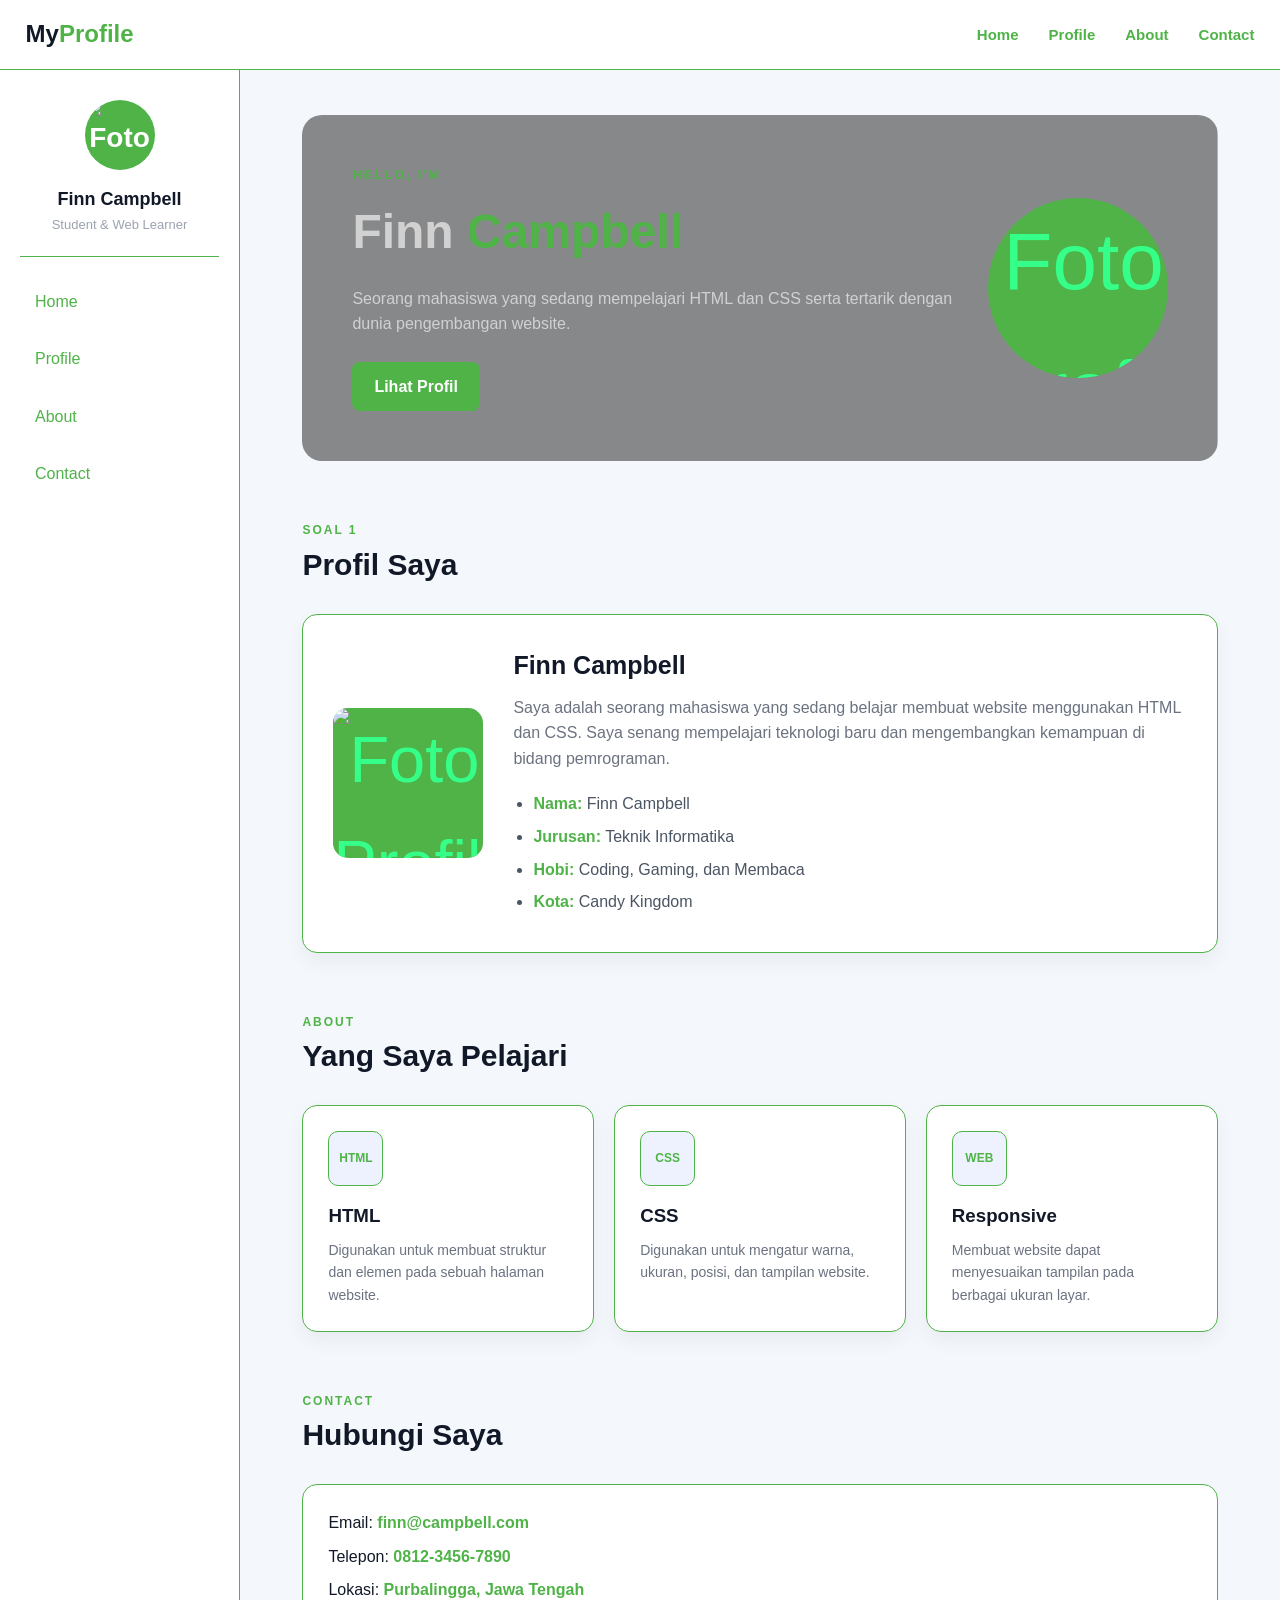
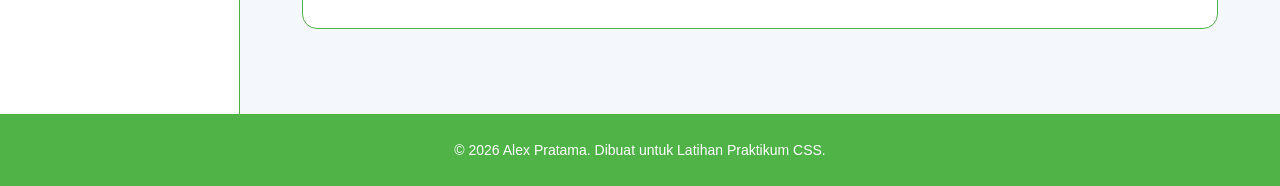
==== WEEK 3/index.html @ 2f236e6b "tugas modul 3" ====
<!DOCTYPE html>
<html lang="id">
<head>
    <meta charset="UTF-8">
    <meta name="viewport" content="width=device-width, initial-scale=1.0">

    <title>Profil Saya</title>

    <!-- Menghubungkan file CSS -->
    <link rel="stylesheet" href="style.css">
</head>

<body>

    <!-- =========================
         HEADER & NAVBAR
    ========================== -->
    <header class="header">

        <div class="logo">
            My<span>Profile</span>
        </div>

        <!-- Navbar menggunakan Flexbox -->
        <nav class="navbar">
            <a href="#home">Home</a>
            <a href="#profile">Profile</a>
            <a href="#about">About</a>
            <a href="#contact">Contact</a>
        </nav>

    </header>


    <!-- =========================
         LAYOUT UTAMA
    ========================== -->

    <div class="layout">

        <!-- =====================
             SIDEBAR
        ====================== -->
        <aside class="sidebar">

            <div class="sidebar-profile">
                <div class="avatar">
                    <img src="https://i.pinimg.com/736x/18/2a/61/182a614e0beccdf4b59ac5295b71fad5.jpg" alt="Foto Profil">
                </div>

                <h3>Finn Campbell</h3>
                <p>Student & Web Learner</p>
            </div>


            <ul class="sidebar-menu">
                <li><a href="#home">Home</a></li>
                <li><a href="#profile">Profile</a></li>
                <li><a href="#about">About</a></li>
                <li><a href="#contact">Contact</a></li>
            </ul>

        </aside>


        <!-- =====================
             KONTEN UTAMA
        ====================== -->
        <main class="content" id="home">

            <!-- HERO -->
            <section class="hero">

                <div class="hero-text">

                    <p class="small-title">
                        HELLO, I'M
                    </p>

                    <h1>
                        Finn <span>Campbell</span>
                    </h1>

                    <p>
                        Seorang mahasiswa yang sedang mempelajari
                        HTML dan CSS serta tertarik dengan dunia
                        pengembangan website.
                    </p>

                    <a href="#profile" class="button">
                        Lihat Profil
                    </a>

                </div>

                <div class="hero-avatar">
                     <img src="https://i.pinimg.com/736x/18/2a/61/182a614e0beccdf4b59ac5295b71fad5.jpg" alt="Foto Profil">
                </div>

            </section>


            <!-- =====================
                 SOAL 1 - PROFIL
            ====================== -->
            <section class="profile-section" id="profile">

                <div class="section-title">
                    <p>SOAL 1</p>
                    <h2>Profil Saya</h2>
                </div>


                <div class="profile-card">

                    <div class="profile-image">
                        <img src="https://i.pinimg.com/736x/18/2a/61/182a614e0beccdf4b59ac5295b71fad5.jpg" alt="Foto Profil">
                    </div>


                    <div class="profile-description">

                        <h3>Finn Campbell</h3>

                        <p>
                            Saya adalah seorang mahasiswa yang sedang
                            belajar membuat website menggunakan HTML
                            dan CSS. Saya senang mempelajari teknologi
                            baru dan mengembangkan kemampuan di bidang
                            pemrograman.
                        </p>

                        <!-- List -->
                        <ul class="profile-list">

                            <li>
                                <strong>Nama:</strong>
                                Finn Campbell
                            </li>

                            <li>
                                <strong>Jurusan:</strong>
                                Teknik Informatika
                            </li>

                            <li>
                                <strong>Hobi:</strong>
                                Coding, Gaming, dan Membaca
                            </li>

                            <li>
                                <strong>Kota:</strong>
                                Candy Kingdom
                            </li>

                        </ul>

                    </div>

                </div>

            </section>


            <!-- =====================
                 ABOUT
            ====================== -->
            <section class="about-section" id="about">

                <div class="section-title">
                    <p>ABOUT</p>
                    <h2>Yang Saya Pelajari</h2>
                </div>


                <!-- CSS Grid -->
                <div class="card-grid">

                    <div class="skill-card">

                        <div class="icon">
                            HTML
                        </div>

                        <h3>HTML</h3>

                        <p>
                            Digunakan untuk membuat struktur
                            dan elemen pada sebuah halaman website.
                        </p>

                    </div>


                    <div class="skill-card">

                        <div class="icon">
                            CSS
                        </div>

                        <h3>CSS</h3>

                        <p>
                            Digunakan untuk mengatur warna,
                            ukuran, posisi, dan tampilan website.
                        </p>

                    </div>


                    <div class="skill-card">

                        <div class="icon">
                            WEB
                        </div>

                        <h3>Responsive</h3>

                        <p>
                            Membuat website dapat menyesuaikan
                            tampilan pada berbagai ukuran layar.
                        </p>

                    </div>

                </div>

            </section>


            <!-- =====================
                 CONTACT
            ====================== -->
            <section class="contact-section" id="contact">

                <div class="section-title">
                    <p>CONTACT</p>
                    <h2>Hubungi Saya</h2>
                </div>

                <div class="contact-box">

                    <p>
                        Email:
                        <span>finn@campbell.com</span>
                    </p>

                    <p>
                        Telepon:
                        <span>0812-3456-7890</span>
                    </p>

                    <p>
                        Lokasi:
                        <span>Purbalingga, Jawa Tengah</span>
                    </p>

                </div>

            </section>

        </main>

    </div>


    <!-- =========================
         FOOTER
    ========================== -->
    <footer class="footer">

        <p>
            &copy; 2026 Alex Pratama.
            Dibuat untuk Latihan Praktikum CSS.
        </p>

    </footer>


</body>
</html>
---- WEEK 3/style.css ----
/* =====================================================
   RESET & DASAR
===================================================== */

* {
    margin: 0;
    padding: 0;
    box-sizing: border-box;
}


html {
    scroll-behavior: smooth;
}


body {
    font-family: Arial, Helvetica, sans-serif;
    background-color: #f4f7fb;
    color: #35ff89;
    line-height: 1.6;
}


/* =====================================================
   HEADER
===================================================== */

.header {
    height: 70px;

    background-color: white;

    display: flex;
    align-items: center;
    justify-content: space-between;

    padding: 0 2%;

    position: sticky;
    top: 0;
    z-index: 100;

    border-bottom: 1px solid #4fb348;
}


/* Logo */

.logo {
    font-size: 24px;
    font-weight: bold;
    color: #111827;
}


.logo span {
    color: #4fb348;
}


/* =====================================================
   NAVBAR - FLEXBOX
===================================================== */

.navbar {
    display: flex;
    align-items: center;
    gap: 30px;
}


.navbar a {
    color: #4fb348;

    text-decoration: none;

    font-size: 15px;
    font-weight: 600;

    transition: 0.3s;
}


.navbar a:hover {
    color: #224e1f;
}


/* =====================================================
   LAYOUT UTAMA - CSS GRID
===================================================== */

.layout {

    display: grid;

    grid-template-columns: 240px 1fr;

    min-height: calc(100vh - 70px);
}


/* =====================================================
   SIDEBAR
===================================================== */

.sidebar {

    background-color: #ffffff;

    color: white;

    padding: 30px 20px;

    border-right: 1px solid #4fb348;
}


.sidebar-profile {
    text-align: center;

    padding-bottom: 20px;

    border-bottom: 1px solid #4fb348;
}


.avatar {

    width: 70px;
    height: 70px;

    margin: 0 auto 15px;
    overflow: hidden;

    border-radius: 50%;

    background-color: #4fb348;

    display: flex;
    align-items: center;
    justify-content: center;

    font-size: 28px;
    font-weight: bold;
}

.avatar img {
    width: 100%;
    height: 100%;

    object-fit: cover;
    display: block;
}

.sidebar-profile h3 {
    font-size: 18px;

    color: #111827;

    margin-bottom: 1px;
}


.sidebar-profile p {
    color: #9ca3af;

    font-size: 13px;
}


/* Sidebar menu */

.sidebar-menu {

    list-style: none;

    margin-top: 20px;
}


.sidebar-menu li {
    margin-bottom: 8px;
}


.sidebar-menu a {

    display: block;

    padding: 12px 15px;

    color: #4fb348;

    text-decoration: none;

    border-radius: 8px;

    transition: 0.3s;
}


.sidebar-menu a:hover {

    background-color: #4fb348;

    color: white;
}


/* =====================================================
   CONTENT
===================================================== */

.content {
    padding: 45px 6%;
}


/* =====================================================
   HERO
===================================================== */

.hero {

    background-image: 
        linear-gradient(rgba(0, 0, 0, 0.45), rgba(0, 0, 0, 0.45)),
        url("https://i.pinimg.com/1200x/44/3e/49/443e4994536b1af4c4b8d1f1d548a446.jpg");
    
    background-size: cover;
    background-position: center;   
    background-repeat: no-repeat;

    border-radius: 20px;

    padding: 50px;

    display: flex;

    align-items: center;

    justify-content: space-between;

    gap: 30px;

    margin-bottom: 60px;
}


.small-title {

    color: #4fb348;

    font-size: 13px;

    font-weight: bold;

    letter-spacing: 2px;

    margin-bottom: 8px;
}


.hero h1 {

    font-size: 48px;

    color: #d1d1d1;

    margin-bottom: 15px;
}


.hero h1 span {
    color: #4fb348;
}


.hero-text > p:not(.small-title) {

    max-width: 600px;

    color: #d1d1d1;

    margin-bottom: 25px;
}


/* Tombol */

.button {

    display: inline-block;

    padding: 12px 22px;

    background-color: #4fb348;

    color: white;

    text-decoration: none;

    font-weight: bold;

    border-radius: 8px;

    transition: 0.3s;
}


.button:hover {

    background-color: #224e1f;

    transform: translateY(-2px);
}


/* Hero avatar */

.hero-avatar {

    width: 180px;
    height: 180px;

    border-radius: 50%;
    overflow: hidden;

    background-color: #4fb348;

    display: flex;

    align-items: center;
    justify-content: center;

    font-size: 80px;

    flex-shrink: 0;
}

.hero-avatar img {
    width: 100%;
    height: 100%;

    object-fit: cover;
    display: block;
}

/* =====================================================
   JUDUL SECTION
===================================================== */

.section-title {

    margin-bottom: 25px;
}


.section-title p {

    color: #4fb348;

    font-size: 12px;

    font-weight: bold;

    letter-spacing: 2px;
}


.section-title h2 {

    font-size: 30px;

    color: #111827;
}


/* =====================================================
   SOAL 1 - PROFILE
===================================================== */

.profile-section {

    margin-bottom: 60px;
}


.profile-card {

    background-color: white;

    border-radius: 15px;
    border: 1px solid #4fb348;

    padding: 30px;

    display: flex;

    align-items: center;

    gap: 30px;

    box-shadow: 0 9px 20px rgba(0, 0, 0, 0.05);
}


.profile-image {

    width: 150px;
    height: 150px;

    border-radius: 15px;
    overflow: hidden;

    background-color: #4fb348;

    display: flex;

    align-items: center;
    justify-content: center;

    font-size: 65px;

    flex-shrink: 0;
}

.profile-image img {
    width: 100%;
    height: 100%;

    object-fit: cover;
    display: block;
}

.profile-description h3 {

    font-size: 25px;

    color: #111827;

    margin-bottom: 10px;
}


.profile-description > p {

    color: #6b7280;

    margin-bottom: 20px;
}


/* List */

.profile-list {

    padding-left: 20px;

    color: #4b5563;
}


.profile-list li {

    margin-bottom: 7px;
}


.profile-list strong {

    color: #4fb348;
}


/* =====================================================
   ABOUT - CSS GRID
===================================================== */

.about-section {

    margin-bottom: 60px;
}


.card-grid {

    display: grid;

    grid-template-columns: repeat(3, 1fr);

    gap: 20px;
}


.skill-card {

    background-color: white;

    padding: 25px;

    border-radius: 15px;

    border: 1px solid #4fb348;

    box-shadow: 0 9px 20px rgba(0, 0, 0, 0.05);

    transition: 0.3s;
}


.skill-card:hover {

    transform: translateY(-5px);

    box-shadow: 0 10px 25px rgba(0, 0, 0, 0.08);
}


.icon {

    width: 55px;
    height: 55px;

    background-color: #eef2ff;

    color: #4fb348;

    border-radius: 10px;
    border: 1px solid #4fb348;

    display: flex;

    align-items: center;
    justify-content: center;

    font-size: 12px;

    font-weight: bold;

    margin-bottom: 15px;
}


.skill-card h3 {

    color: #111827;

    margin-bottom: 8px;
}


.skill-card p {

    color: #6b7280;

    font-size: 14px;
}


/* =====================================================
   CONTACT
===================================================== */

.contact-section {

    margin-bottom: 40px;
}


.contact-box {

    background-color: #ffffff;

    color: #111827;

    padding: 25px;

    border-radius: 15px;
    border: 1px solid #4fb348;
}


.contact-box p {

    margin-bottom: 8px;
}


.contact-box p:last-child {

    margin-bottom: 0;
}


.contact-box span {

    color: #4fb348;

    font-weight: bold;
}


/* =====================================================
   FOOTER
===================================================== */

.footer {

    background-color: #4fb348;

    color: white;

    text-align: center;

    padding: 25px;

    font-size: 14px;
}


/* =====================================================
   RESPONSIVE - TABLET
   Maksimal lebar 900px
===================================================== */

@media (max-width: 900px) {

    /* Sidebar dibuat lebih kecil */

    .layout {

        grid-template-columns: 190px 1fr;
    }


    .content {

        padding: 35px 4%;
    }


    .hero {

        padding: 35px;
    }


    .hero h1 {

        font-size: 38px;
    }


    .hero-avatar {

        width: 140px;
        height: 140px;

        font-size: 60px;
    }


    /* Card menjadi 2 kolom */

    .card-grid {

        grid-template-columns: repeat(2, 1fr);
    }

}


/* =====================================================
   RESPONSIVE - MOBILE
   Maksimal lebar 600px
===================================================== */

@media (max-width: 600px) {

    /* Header */

    .header {

        height: auto;

        padding: 20px;

        flex-direction: column;

        gap: 15px;
    }


    /* Navbar menjadi vertikal */

    .navbar {

        width: 100%;

        flex-direction: column;

        gap: 5px;
    }


    .navbar a {

        width: 100%;

        text-align: center;

        padding: 8px;
    }


    /* Layout menjadi satu kolom */

    .layout {

        grid-template-columns: 1fr;
    }


    /* Sidebar */

    .sidebar {

        padding: 25px 20px;
    }


    .sidebar-menu {

        display: grid;

        grid-template-columns: repeat(2, 1fr);

        gap: 5px;
    }


    .sidebar-menu li {

        margin-bottom: 0;
    }


    /* Content */

    .content {

        padding: 25px 20px;
    }


    /* Hero */

    .hero {

        padding: 30px 20px;

        flex-direction: column;

        text-align: center;
    }


    .hero h1 {

        font-size: 34px;
    }


    .hero-avatar {

        width: 130px;
        height: 130px;

        font-size: 55px;
    }


    /* Profile */

    .profile-card {

        flex-direction: column;

        text-align: center;
    }


    .profile-image {

        width: 120px;
        height: 120px;

        font-size: 50px;
    }


    .profile-list {

        text-align: left;
    }


    /* Grid menjadi satu kolom */

    .card-grid {

        grid-template-columns: 1fr;
    }


    .section-title h2 {

        font-size: 25px;
    }

}
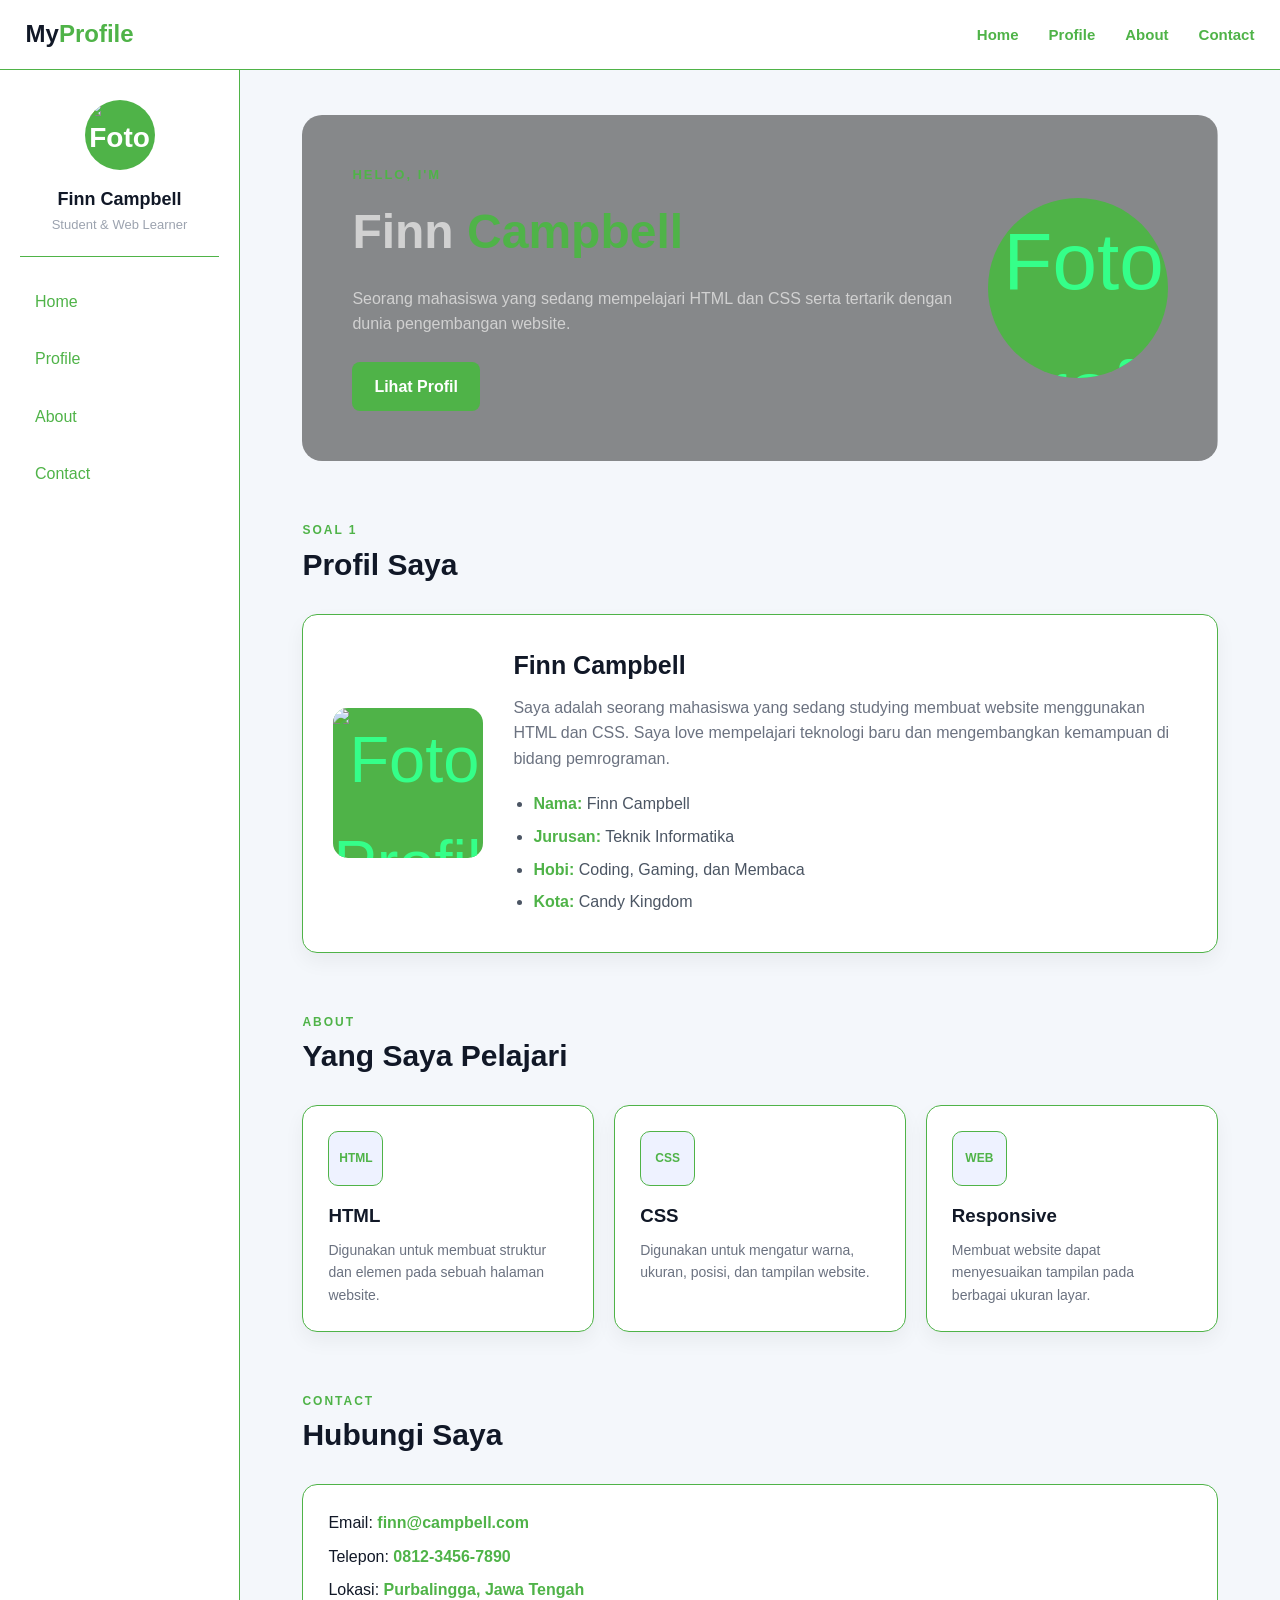
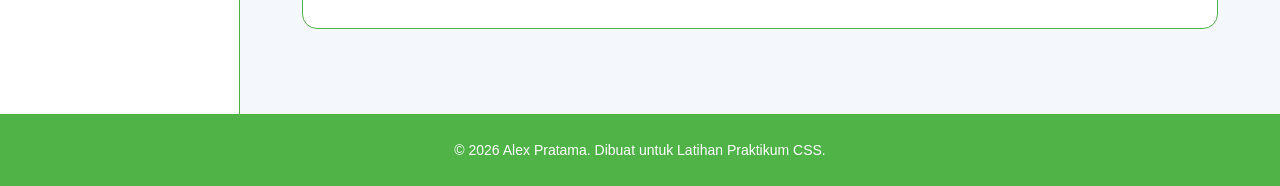
==== commit b10bd933: "modul 3" ====
--- a/WEEK 3/index.html
+++ b/WEEK 3/index.html
@@ -7,22 +7,19 @@
 
     <title>Profil Saya</title>
 
-    <!-- Menghubungkan file CSS -->
     <link rel="stylesheet" href="style.css">
 </head>
 
 <body>
 
-    <!-- =========================
-         HEADER & NAVBAR
-    ========================== -->
+    <!-- HEADER & NAVBAR -->
     <header class="header">
 
         <div class="logo">
             My<span>Profile</span>
         </div>
 
-        <!-- Navbar menggunakan Flexbox -->
+        <!-- Navbar Flexbox -->
         <nav class="navbar">
             <a href="#home">Home</a>
             <a href="#profile">Profile</a>
@@ -33,15 +30,11 @@
     </header>
 
 
-    <!-- =========================
-         LAYOUT UTAMA
-    ========================== -->
+    <!-- LAYOUT UTAMA -->
 
     <div class="layout">
 
-        <!-- =====================
-             SIDEBAR
-        ====================== -->
+        <!-- SIDEBAR-->
         <aside class="sidebar">
 
             <div class="sidebar-profile">
@@ -64,9 +57,7 @@
         </aside>
 
 
-        <!-- =====================
-             KONTEN UTAMA
-        ====================== -->
+        <!-- KONTEN UTAMA-->
         <main class="content" id="home">
 
             <!-- HERO -->
@@ -101,9 +92,7 @@
             </section>
 
 
-            <!-- =====================
-                 SOAL 1 - PROFIL
-            ====================== -->
+            <!-- SOAL 1 - PROFIL-->
             <section class="profile-section" id="profile">
 
                 <div class="section-title">
@@ -125,8 +114,8 @@
 
                         <p>
                             Saya adalah seorang mahasiswa yang sedang
-                            belajar membuat website menggunakan HTML
-                            dan CSS. Saya senang mempelajari teknologi
+                            studying membuat website menggunakan HTML
+                            dan CSS. Saya love mempelajari teknologi
                             baru dan mengembangkan kemampuan di bidang
                             pemrograman.
                         </p>
@@ -163,9 +152,7 @@
             </section>
 
 
-            <!-- =====================
-                 ABOUT
-            ====================== -->
+            <!-- ABOUT -->
             <section class="about-section" id="about">
 
                 <div class="section-title">
@@ -229,9 +216,7 @@
             </section>
 
 
-            <!-- =====================
-                 CONTACT
-            ====================== -->
+            <!--  CONTACT-->
             <section class="contact-section" id="contact">
 
                 <div class="section-title">
@@ -265,9 +250,7 @@
     </div>
 
 
-    <!-- =========================
-         FOOTER
-    ========================== -->
+    <!-- FOOTER -->
     <footer class="footer">
 
         <p>
--- a/WEEK 3/style.css
+++ b/WEEK 3/style.css
@@ -1,7 +1,5 @@
 
-/* =====================================================
-   RESET & DASAR
-===================================================== */
+/* RESET & DASAR */
 
 * {
     margin: 0;
@@ -23,9 +21,7 @@
 }
 
 
-/* =====================================================
-   HEADER
-===================================================== */
+/* HEADER */
 
 .header {
     height: 70px;
@@ -60,9 +56,7 @@
 }
 
 
-/* =====================================================
-   NAVBAR - FLEXBOX
-===================================================== */
+/* NAVBAR - FLEXBOX */
 
 .navbar {
     display: flex;
@@ -88,9 +82,7 @@
 }
 
 
-/* =====================================================
-   LAYOUT UTAMA - CSS GRID
-===================================================== */
+/* LAYOUT UTAMA - CSS GRID */
 
 .layout {
 
@@ -102,9 +94,7 @@
 }
 
 
-/* =====================================================
-   SIDEBAR
-===================================================== */
+/* SIDEBAR */
 
 .sidebar {
 
@@ -210,18 +200,14 @@
 }
 
 
-/* =====================================================
-   CONTENT
-===================================================== */
+/* CONTENT*/
 
 .content {
     padding: 45px 6%;
 }
 
 
-/* =====================================================
-   HERO
-===================================================== */
+/* HERO */
 
 .hero {
 
@@ -348,9 +334,7 @@
     display: block;
 }
 
-/* =====================================================
-   JUDUL SECTION
-===================================================== */
+/* JUDUL SECTION*/
 
 .section-title {
 
@@ -378,9 +362,7 @@
 }
 
 
-/* =====================================================
-   SOAL 1 - PROFILE
-===================================================== */
+/* SOAL 1 - PROFILE */
 
 .profile-section {
 
@@ -475,9 +457,7 @@
 }
 
 
-/* =====================================================
-   ABOUT - CSS GRID
-===================================================== */
+/* ABOUT - CSS GRID */
 
 .about-section {
 
@@ -560,9 +540,7 @@
 }
 
 
-/* =====================================================
-   CONTACT
-===================================================== */
+/* CONTACT */
 
 .contact-section {
 
@@ -603,9 +581,7 @@
 }
 
 
-/* =====================================================
-   FOOTER
-===================================================== */
+/* FOOTER*/
 
 .footer {
 
@@ -621,14 +597,11 @@
 }
 
 
-/* =====================================================
-   RESPONSIVE - TABLET
-   Maksimal lebar 900px
-===================================================== */
+/* RESPONSIVE - TABLET*/
 
 @media (max-width: 900px) {
 
-    /* Sidebar dibuat lebih kecil */
+
 
     .layout {
 
@@ -673,10 +646,7 @@
 }
 
 
-/* =====================================================
-   RESPONSIVE - MOBILE
-   Maksimal lebar 600px
-===================================================== */
+/* RESPONSIVE - MOBILE */
 
 @media (max-width: 600px) {
 
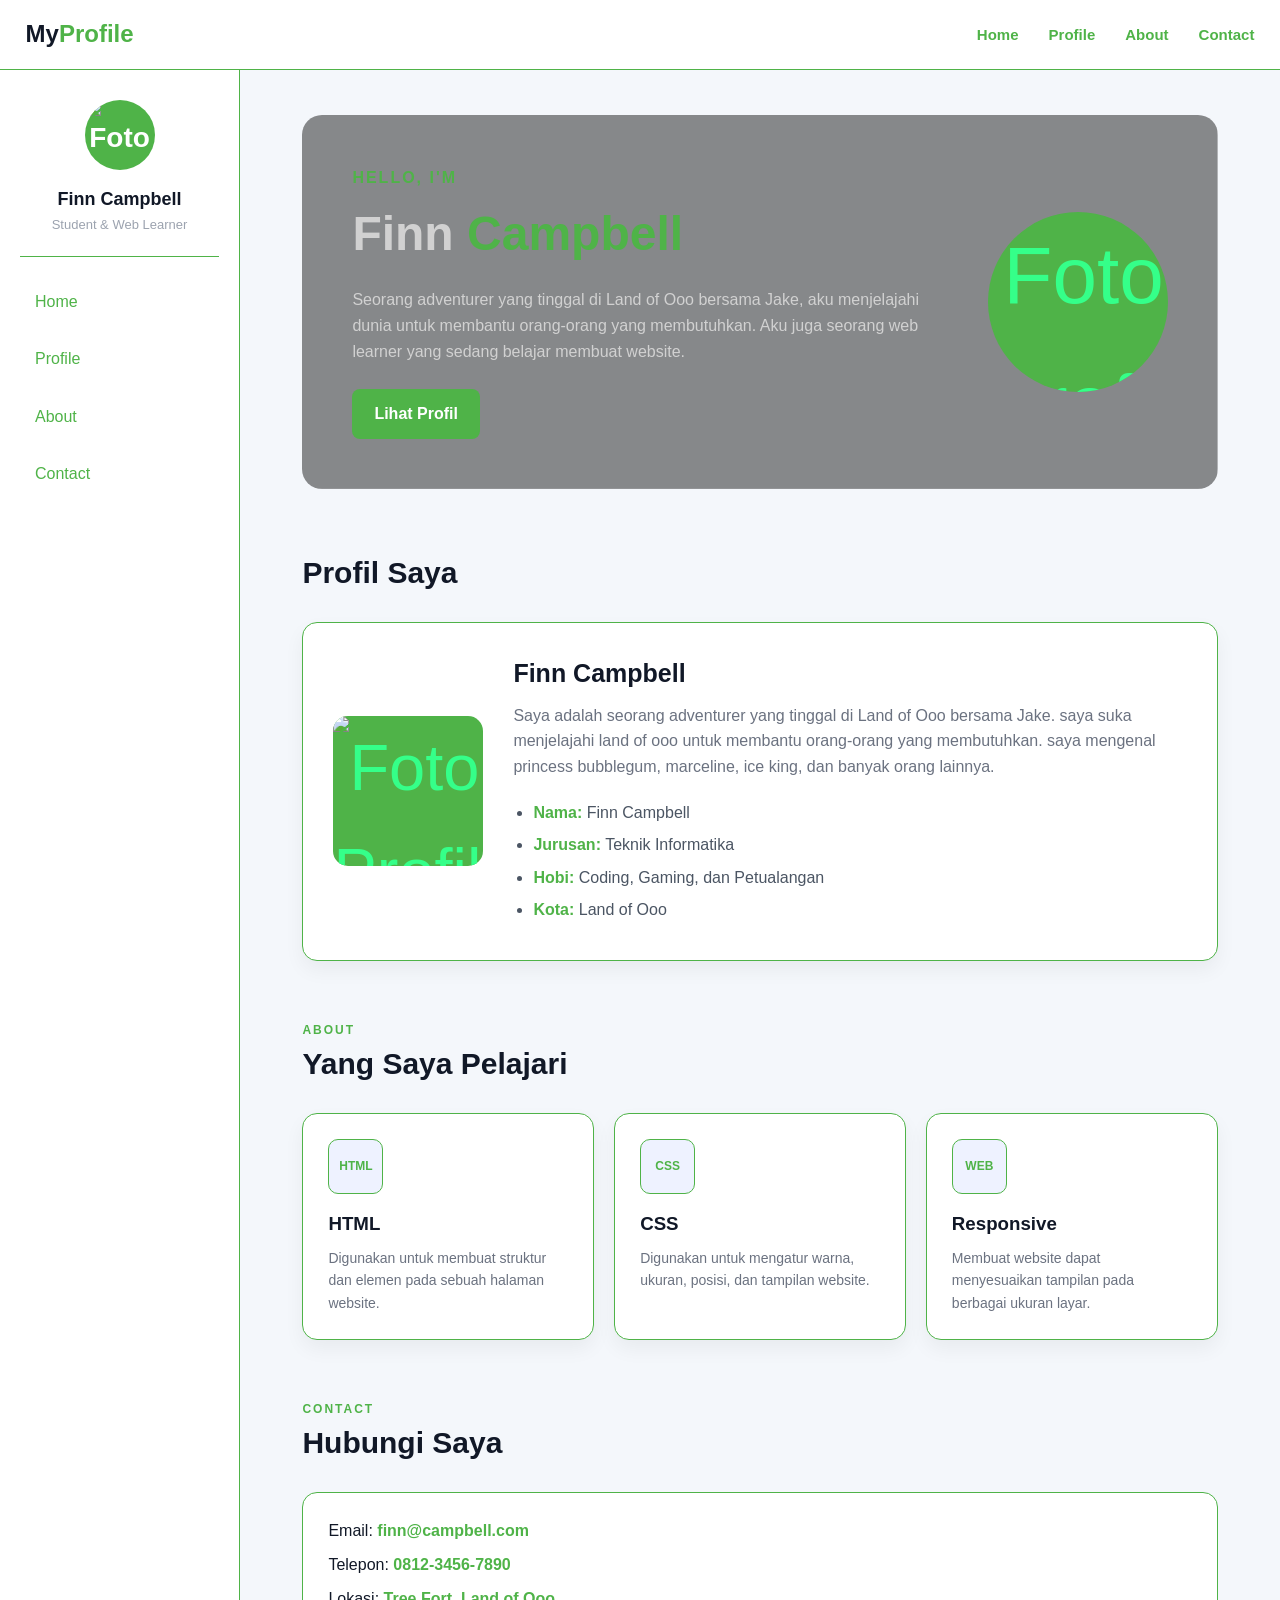
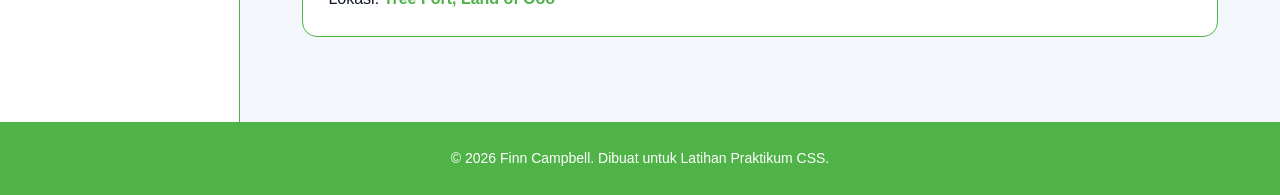
==== commit 037f307a: "modul 3" ====
--- a/WEEK 3/index.html
+++ b/WEEK 3/index.html
@@ -74,9 +74,8 @@
                     </h1>
 
                     <p>
-                        Seorang mahasiswa yang sedang mempelajari
-                        HTML dan CSS serta tertarik dengan dunia
-                        pengembangan website.
+                        Seorang adventurer yang tinggal di Land of Ooo bersama Jake, aku menjelajahi dunia untuk membantu orang-orang yang membutuhkan. 
+                        Aku juga seorang web learner yang sedang belajar membuat website.
                     </p>
 
                     <a href="#profile" class="button">
@@ -96,7 +95,6 @@
             <section class="profile-section" id="profile">
 
                 <div class="section-title">
-                    <p>SOAL 1</p>
                     <h2>Profil Saya</h2>
                 </div>
 
@@ -113,12 +111,8 @@
                         <h3>Finn Campbell</h3>
 
                         <p>
-                            Saya adalah seorang mahasiswa yang sedang
-                            studying membuat website menggunakan HTML
-                            dan CSS. Saya love mempelajari teknologi
-                            baru dan mengembangkan kemampuan di bidang
-                            pemrograman.
-                        </p>
+                            Saya adalah seorang adventurer yang tinggal di Land of Ooo bersama Jake. 
+                            saya suka menjelajahi land of ooo untuk membantu orang-orang yang membutuhkan. saya mengenal princess bubblegum, marceline, ice king, dan banyak orang lainnya. 
 
                         <!-- List -->
                         <ul class="profile-list">
@@ -135,12 +129,12 @@
 
                             <li>
                                 <strong>Hobi:</strong>
-                                Coding, Gaming, dan Membaca
+                                Coding, Gaming, dan Petualangan
                             </li>
 
                             <li>
                                 <strong>Kota:</strong>
-                                Candy Kingdom
+                                Land of Ooo
                             </li>
 
                         </ul>
@@ -238,7 +232,7 @@
 
                     <p>
                         Lokasi:
-                        <span>Purbalingga, Jawa Tengah</span>
+                        <span>Tree Fort, Land of Ooo</span>
                     </p>
 
                 </div>
@@ -254,7 +248,7 @@
     <footer class="footer">
 
         <p>
-            &copy; 2026 Alex Pratama.
+            &copy; 2026 Finn Campbell.
             Dibuat untuk Latihan Praktikum CSS.
         </p>
 
--- a/WEEK 3/style.css
+++ b/WEEK 3/style.css
@@ -239,13 +239,13 @@
 
     color: #4fb348;
 
-    font-size: 13px;
+    font-size: 16px;
 
     font-weight: bold;
 
     letter-spacing: 2px;
 
-    margin-bottom: 8px;
+    margin-bottom: 5px;
 }
 
 
